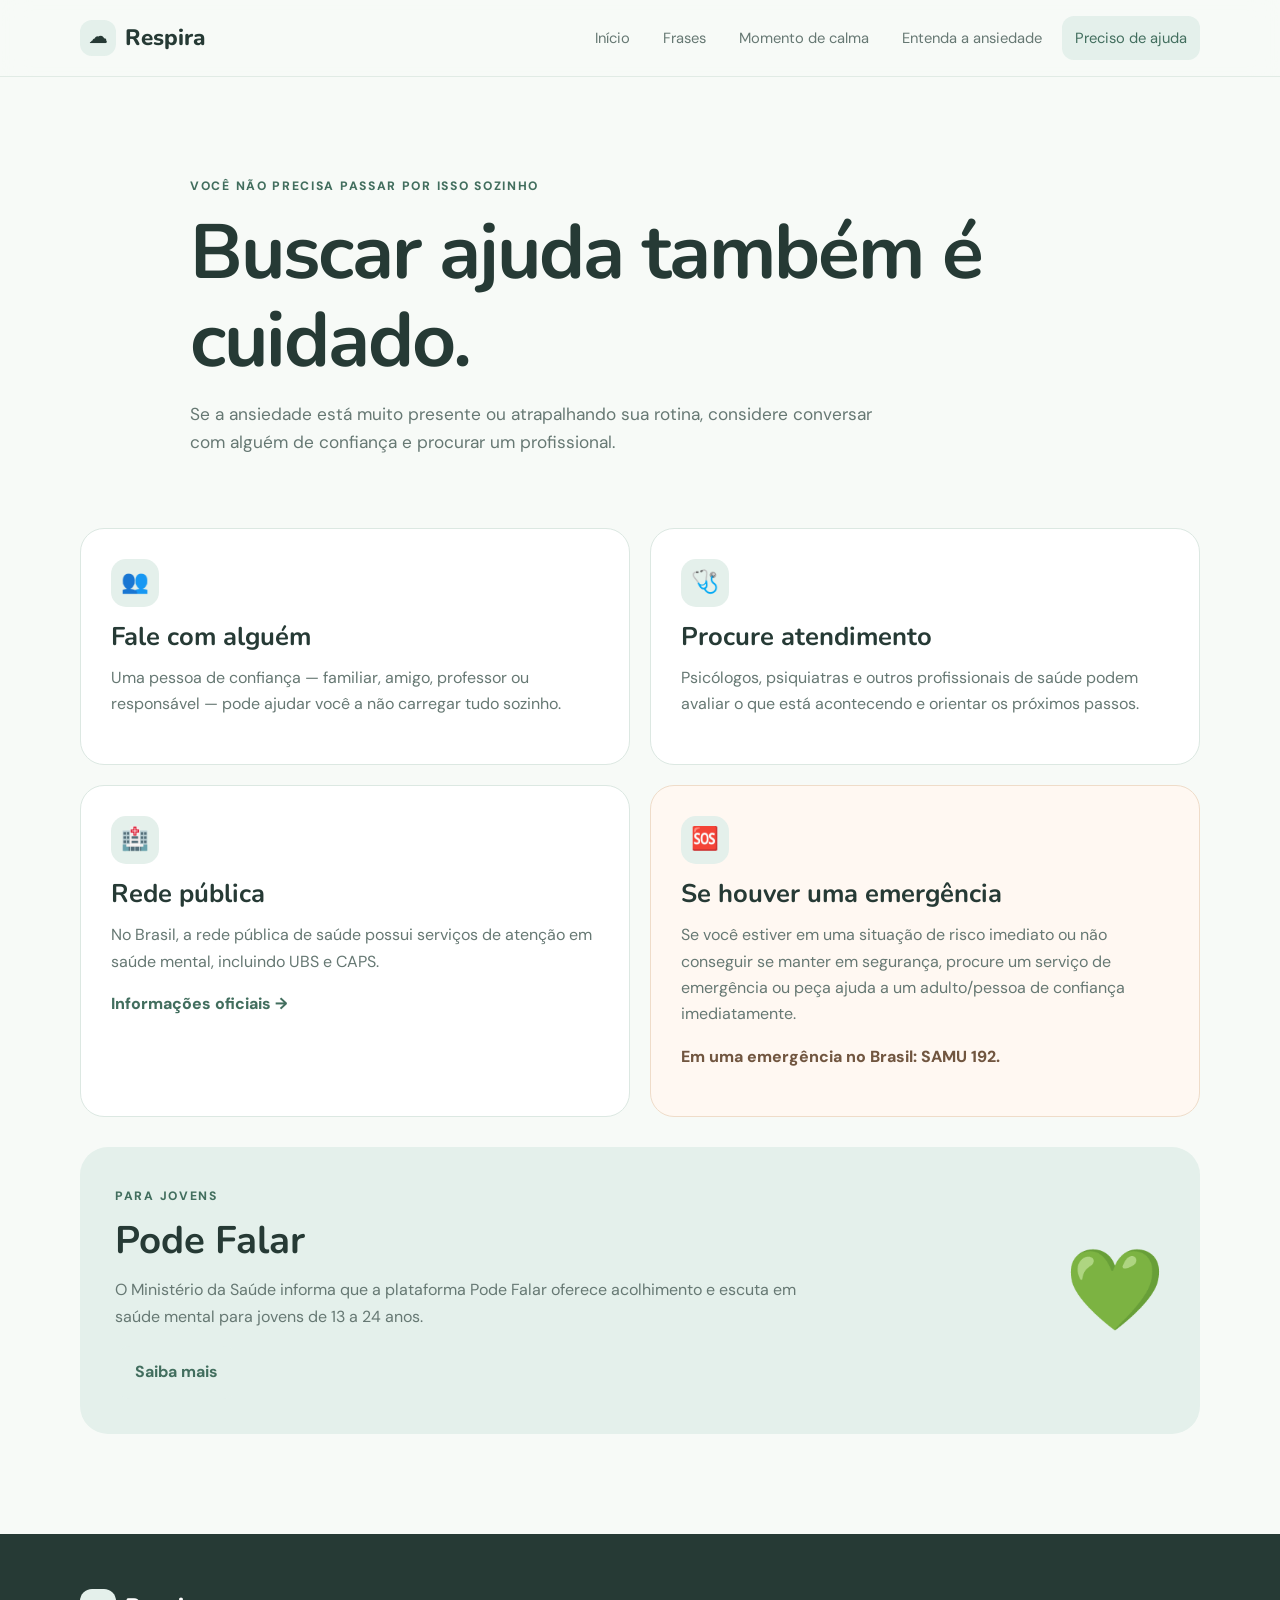
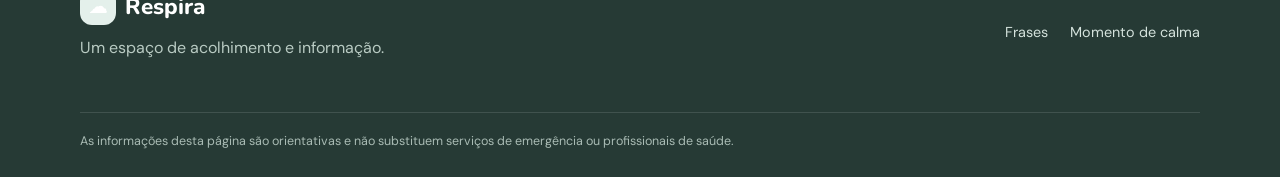
==== ajuda.html @ 77c2d44a "Add files via upload" ====
<!DOCTYPE html>
<html lang="pt-BR">
<head>
<meta charset="UTF-8"><meta name="viewport" content="width=device-width, initial-scale=1.0">
<meta name="description" content="Caminhos para buscar apoio em saúde mental.">
<title>Preciso de ajuda — Respira</title>
<link rel="preconnect" href="https://fonts.googleapis.com"><link rel="preconnect" href="https://fonts.gstatic.com" crossorigin>
<link href="https://fonts.googleapis.com/css2?family=DM+Sans:wght@400;500;600;700&family=Nunito:wght@600;700;800&display=swap" rel="stylesheet"><link rel="stylesheet" href="css/style.css">
</head>
<body>
<header class="site-header"><nav class="nav container" aria-label="Navegação principal"><a class="logo" href="index.html"><span class="logo-mark">☁</span> Respira</a><button class="menu-toggle" aria-label="Abrir menu" aria-expanded="false">☰</button><div class="nav-links"><a href="index.html">Início</a><a href="frases.html">Frases</a><a href="calma.html">Momento de calma</a><a href="sobre-ansiedade.html">Entenda a ansiedade</a><a class="nav-help active" href="ajuda.html">Preciso de ajuda</a></div></nav></header>
<main>
<section class="page-hero container"><span class="eyebrow">VOCÊ NÃO PRECISA PASSAR POR ISSO SOZINHO</span><h1>Buscar ajuda também é cuidado.</h1><p>Se a ansiedade está muito presente ou atrapalhando sua rotina, considere conversar com alguém de confiança e procurar um profissional.</p></section>
<section class="help-grid container">
<article class="help-card"><span class="feature-icon">👥</span><h2>Fale com alguém</h2><p>Uma pessoa de confiança — familiar, amigo, professor ou responsável — pode ajudar você a não carregar tudo sozinho.</p></article>
<article class="help-card"><span class="feature-icon">🩺</span><h2>Procure atendimento</h2><p>Psicólogos, psiquiatras e outros profissionais de saúde podem avaliar o que está acontecendo e orientar os próximos passos.</p></article>
<article class="help-card"><span class="feature-icon">🏥</span><h2>Rede pública</h2><p>No Brasil, a rede pública de saúde possui serviços de atenção em saúde mental, incluindo UBS e CAPS.</p><a class="card-link" href="https://www.gov.br/saude/pt-br/composicao/saes/desmad/raps/caps/caps/" target="_blank" rel="noopener">Informações oficiais →</a></article>
<article class="help-card help-emergency"><span class="feature-icon">🆘</span><h2>Se houver uma emergência</h2><p>Se você estiver em uma situação de risco imediato ou não conseguir se manter em segurança, procure um serviço de emergência ou peça ajuda a um adulto/pessoa de confiança imediatamente.</p><p class="strong">Em uma emergência no Brasil: SAMU 192.</p></article>
</section>
<section class="container youth-note"><div><span class="eyebrow">PARA JOVENS</span><h2>Pode Falar</h2><p>O Ministério da Saúde informa que a plataforma Pode Falar oferece acolhimento e escuta em saúde mental para jovens de 13 a 24 anos.</p><a class="btn btn-soft" href="https://www.gov.br/saude/pt-br/assuntos/noticias-ms/2026/julho/atendimento-em-saude-mental-para-jovens-esta-disponivel-em-plataforma-digital" target="_blank" rel="noopener">Saiba mais</a></div><span class="large-emoji">💚</span></section>
</main>
<footer class="footer"><div class="container footer-inner"><div><a class="logo" href="index.html"><span class="logo-mark">☁</span> Respira</a><p>Um espaço de acolhimento e informação.</p></div><div class="footer-links"><a href="frases.html">Frases</a><a href="calma.html">Momento de calma</a></div></div><div class="container disclaimer">As informações desta página são orientativas e não substituem serviços de emergência ou profissionais de saúde.</div></footer>
<script src="js/script.js"></script>
</body></html>
---- css/style.css ----
:root{
  --bg:#f7faf7;--surface:#fff;--text:#263a35;--muted:#667873;--primary:#5f8f7c;
  --primary-dark:#426e5e;--soft:#e4f0eb;--cream:#f6f0e5;--line:#dce8e2;
  --shadow:0 18px 50px rgba(57,91,79,.10);--radius:24px;
}
*{box-sizing:border-box}html{scroll-behavior:smooth}body{margin:0;background:var(--bg);color:var(--text);font-family:"DM Sans",sans-serif;line-height:1.65}
h1,h2,h3{font-family:Nunito,sans-serif;line-height:1.15;margin:0 0 14px}h1{font-size:clamp(2.6rem,6vw,5rem);letter-spacing:-2px}h2{font-size:clamp(1.8rem,3vw,2.5rem)}h3{font-size:1.25rem}p{color:var(--muted);margin:0 0 16px}
a{color:inherit;text-decoration:none}.container{width:min(1120px,calc(100% - 40px));margin:auto}.site-header{position:sticky;top:0;z-index:20;background:rgba(247,250,247,.9);backdrop-filter:blur(14px);border-bottom:1px solid rgba(220,232,226,.8)}
.nav{min-height:76px;display:flex;align-items:center;justify-content:space-between;gap:25px}.logo{font-family:Nunito,sans-serif;font-size:1.4rem;font-weight:800;display:flex;align-items:center;gap:9px}.logo-mark{display:inline-grid;place-items:center;width:36px;height:36px;border-radius:12px;background:var(--soft);font-size:1.1rem}
.nav-links{display:flex;align-items:center;gap:7px}.nav-links a{padding:10px 13px;border-radius:12px;font-size:.92rem;color:var(--muted)}.nav-links a:hover,.nav-links a.active{background:var(--soft);color:var(--primary-dark)}.nav-links .nav-help{background:var(--primary);color:white}.menu-toggle{display:none;border:0;background:var(--soft);border-radius:12px;padding:9px 12px;font-size:1.2rem;color:var(--primary-dark)}
.hero{min-height:610px;display:grid;grid-template-columns:1fr 1fr;align-items:center;gap:40px}.eyebrow{display:inline-block;color:var(--primary-dark);font-size:.76rem;font-weight:800;letter-spacing:1.7px;margin-bottom:13px}.hero h1 span{color:var(--primary)}.hero-copy>p{font-size:1.12rem;max-width:580px}.hero-actions{display:flex;gap:12px;flex-wrap:wrap;margin-top:28px}
.btn{border:0;border-radius:15px;padding:13px 20px;font-weight:700;font-family:inherit;display:inline-flex;align-items:center;justify-content:center;gap:9px;cursor:pointer;transition:.2s}.btn:hover{transform:translateY(-2px)}.btn-primary{background:var(--primary);color:#fff;box-shadow:0 10px 22px rgba(95,143,124,.22)}.btn-soft{background:var(--soft);color:var(--primary-dark)}
.hero-art{height:430px;border-radius:45% 55% 48% 52%;background:linear-gradient(145deg,#e8f2ed,#dcebe5);position:relative;overflow:hidden;box-shadow:var(--shadow)}.sun{width:120px;height:120px;border-radius:50%;background:#f5e5ba;position:absolute;right:18%;top:16%}.hill{position:absolute;border-radius:50% 50% 0 0}.hill-one{width:125%;height:60%;left:-10%;bottom:-20%;background:#9fc2b1}.hill-two{width:120%;height:52%;left:25%;bottom:-24%;background:#6f9e8b}.cloud{position:absolute;color:#fff;font-size:5rem;opacity:.75}.cloud-one{top:10%;left:12%}.cloud-two{top:34%;right:8%;font-size:3.5rem}.leaf{position:absolute;color:#4d7d6a;font-size:6rem;transform:rotate(-20deg);opacity:.35}.leaf-one{left:12%;bottom:12%}.leaf-two{right:25%;bottom:20%;transform:rotate(35deg)}
.quote-section{padding:90px 0;background:#edf5f1}.section-heading{margin-bottom:30px}.section-heading.centered{text-align:center}.section-heading p{max-width:620px}.centered p{margin-left:auto;margin-right:auto}.quote-card,.big-quote-card{background:#fff;border:1px solid var(--line);border-radius:var(--radius);box-shadow:var(--shadow);text-align:center;padding:45px 35px}.quote-card{max-width:780px;margin:auto}.quote-icon{display:block;font-family:Georgia,serif;font-size:5rem;color:#b6d2c5;height:65px;line-height:1}.quote-card p,.big-quote-card p{font-family:Nunito,sans-serif;font-size:clamp(1.4rem,3vw,2.1rem);font-weight:700;color:var(--text);margin:0 auto 20px;max-width:680px;transition:.15s}.fade{opacity:0}.text-button{border:0;background:none;color:var(--primary-dark);font-weight:800;cursor:pointer;font-family:inherit}.features{padding:100px 0}.feature-grid{display:grid;grid-template-columns:repeat(4,1fr);gap:16px}.feature-card{position:relative;background:var(--surface);border:1px solid var(--line);border-radius:22px;padding:26px;min-height:230px;transition:.25s}.feature-card:hover{transform:translateY(-5px);box-shadow:var(--shadow);border-color:#c5dbd1}.feature-icon{display:grid;place-items:center;width:48px;height:48px;background:var(--soft);border-radius:15px;font-size:1.4rem;margin-bottom:20px}.feature-card p{font-size:.93rem}.arrow{position:absolute;right:24px;bottom:22px;color:var(--primary);font-size:1.3rem}.feature-card-help{background:#fbf7ee;border-color:#eee2cb}
.gentle-note{display:flex;align-items:center;gap:20px;background:var(--cream);padding:25px 30px;border-radius:22px;margin-bottom:90px}.note-icon{font-size:2rem}.gentle-note h3{margin-bottom:3px}.gentle-note p{margin:0}
.footer{background:#263a35;color:#e8f1ed;padding:55px 0 25px}.footer .logo{color:#fff}.footer p{color:#b9cbc3;margin-top:9px}.footer-inner{display:flex;justify-content:space-between;gap:30px}.footer-links{display:flex;gap:22px;align-items:center}.footer-links a{color:#d4e2dc;font-size:.9rem}.disclaimer{border-top:1px solid rgba(255,255,255,.12);margin-top:35px;padding-top:18px;color:#a9bbb4;font-size:.78rem}
.page-hero{padding:95px 0 55px;max-width:900px}.page-hero p{font-size:1.08rem;max-width:700px}.phrase-area{padding-bottom:90px}.big-quote-card{padding:60px 35px}.quote-actions{display:flex;justify-content:center;gap:10px;flex-wrap:wrap}.big-quote-card small{display:block;color:var(--primary);margin-top:15px;height:20px}.phrase-tips{display:grid;grid-template-columns:1fr 1fr;gap:18px;margin-top:22px}.phrase-tips>div{background:var(--soft);border-radius:20px;padding:24px}.phrase-tips span{font-size:1.5rem}.phrase-tips h3{margin-top:8px}
.breathing{padding-bottom:70px}.breathing-card{display:grid;grid-template-columns:420px 1fr;gap:70px;align-items:center;background:#fff;border:1px solid var(--line);border-radius:30px;padding:55px;box-shadow:var(--shadow)}.breathing-circle{width:310px;height:310px;margin:auto;border-radius:50%;display:grid;place-items:center;background:var(--soft);box-shadow:inset 0 0 0 22px rgba(255,255,255,.6),0 0 0 1px var(--line);font-family:Nunito,sans-serif;font-size:1.7rem;font-weight:800;color:var(--primary-dark);transition:transform 4s ease,background .5s}.breathing-circle.inhale{transform:scale(1.16);background:#d9ebe3}.breathing-circle.hold{transform:scale(1.16);background:#e4efe9}.breathing-circle.exhale{transform:scale(1);background:#eaf3ef}.breathing-info p{max-width:550px}.grounding{padding-bottom:100px}.grounding-grid{display:grid;grid-template-columns:repeat(5,1fr);gap:12px}.grounding-grid>div{text-align:center;background:#fff;border:1px solid var(--line);padding:25px 15px;border-radius:18px}.grounding-grid strong{display:block;font:800 2.2rem Nunito;color:var(--primary)}
.content-section{padding-bottom:100px;display:grid;grid-template-columns:1fr 1fr;gap:20px}.content-card{background:#fff;border:1px solid var(--line);border-radius:24px;padding:30px}.content-card h2{font-size:1.6rem}.check-list p{margin:10px 0}.info-banner{grid-column:1/-1;background:var(--cream);border-radius:20px;padding:25px;color:#665b47}.info-banner strong{color:#4e493e}
.help-grid{display:grid;grid-template-columns:1fr 1fr;gap:20px;padding-bottom:30px}.help-card{background:#fff;border:1px solid var(--line);border-radius:24px;padding:30px}.help-card h2{font-size:1.6rem}.help-card .feature-icon{margin-bottom:15px}.card-link{font-weight:800;color:var(--primary-dark)}.help-emergency{background:#fff8f2;border-color:#efdcc9}.strong{font-weight:800;color:#715640}.youth-note{background:var(--soft);border-radius:28px;padding:35px;display:flex;justify-content:space-between;align-items:center;margin-bottom:100px}.youth-note p{max-width:700px}.large-emoji{font-size:5rem}
@media(max-width:900px){.nav-links{gap:2px}.nav-links a{padding:9px}.hero{grid-template-columns:1fr;padding-top:55px}.hero-art{height:330px}.feature-grid{grid-template-columns:1fr 1fr}.breathing-card{grid-template-columns:1fr;gap:35px;text-align:center}.breathing-circle{width:270px;height:270px}.breathing-info p{margin-left:auto;margin-right:auto}.grounding-grid{grid-template-columns:repeat(3,1fr)}}
@media(max-width:700px){.container{width:min(100% - 28px,1120px)}.nav{min-height:68px}.menu-toggle{display:block}.nav-links{display:none;position:absolute;top:68px;left:0;right:0;background:rgba(247,250,247,.98);padding:12px 14px 18px;flex-direction:column;align-items:stretch;border-bottom:1px solid var(--line);box-shadow:0 15px 25px rgba(40,70,60,.08)}.nav-links.open{display:flex}.nav-links a{padding:12px 14px}.hero{min-height:auto;padding:65px 0 70px}.hero-art{height:270px}.quote-section,.features{padding:70px 0}.feature-grid,.phrase-tips,.help-grid,.content-section{grid-template-columns:1fr}.grounding-grid{grid-template-columns:1fr 1fr}.info-banner{grid-column:auto}.footer-inner{flex-direction:column}.footer-links{flex-wrap:wrap}.page-hero{padding:65px 0 40px}.breathing-card{padding:30px 20px}.breathing-circle{width:230px;height:230px}.youth-note{margin-bottom:70px}.large-emoji{display:none}h1{letter-spacing:-1px}}
@media(prefers-reduced-motion:reduce){*{scroll-behavior:auto!important;transition:none!important}}
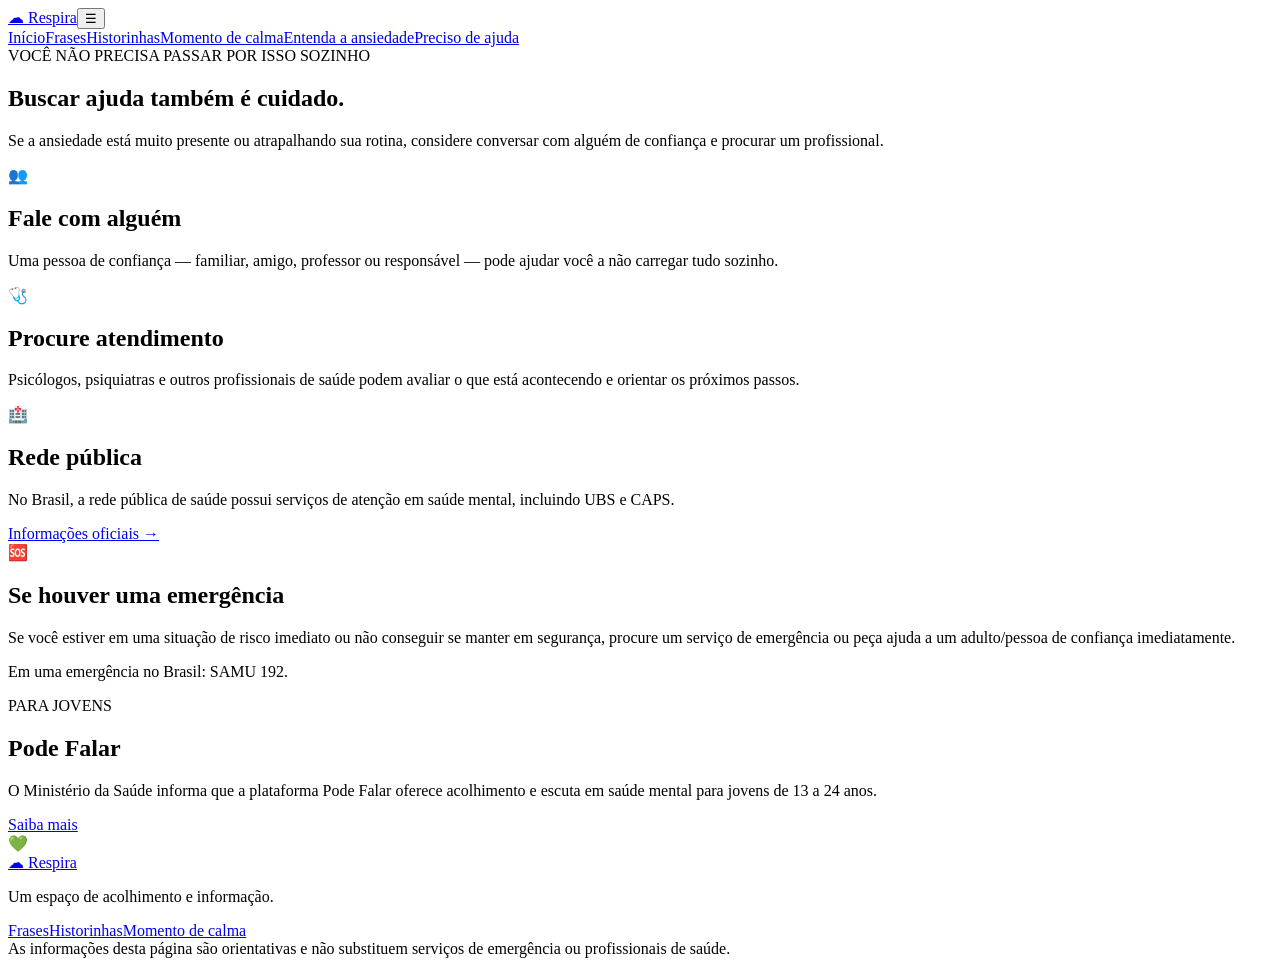
==== commit 05942294: "Add files via upload" ====
--- a/ajuda.html
+++ b/ajuda.html
@@ -8,7 +8,7 @@
 <link href="https://fonts.googleapis.com/css2?family=DM+Sans:wght@400;500;600;700&family=Nunito:wght@600;700;800&display=swap" rel="stylesheet"><link rel="stylesheet" href="css/style.css">
 </head>
 <body>
-<header class="site-header"><nav class="nav container" aria-label="Navegação principal"><a class="logo" href="index.html"><span class="logo-mark">☁</span> Respira</a><button class="menu-toggle" aria-label="Abrir menu" aria-expanded="false">☰</button><div class="nav-links"><a href="index.html">Início</a><a href="frases.html">Frases</a><a href="calma.html">Momento de calma</a><a href="sobre-ansiedade.html">Entenda a ansiedade</a><a class="nav-help active" href="ajuda.html">Preciso de ajuda</a></div></nav></header>
+<header class="site-header"><nav class="nav container" aria-label="Navegação principal"><a class="logo" href="index.html"><span class="logo-mark">☁</span> Respira</a><button class="menu-toggle" aria-label="Abrir menu" aria-expanded="false">☰</button><div class="nav-links"><a href="index.html">Início</a><a href="frases.html">Frases</a><a href="historinhas.html">Historinhas</a><a href="calma.html">Momento de calma</a><a href="sobre-ansiedade.html">Entenda a ansiedade</a><a class="nav-help active" href="ajuda.html">Preciso de ajuda</a></div></nav></header>
 <main>
 <section class="page-hero container"><span class="eyebrow">VOCÊ NÃO PRECISA PASSAR POR ISSO SOZINHO</span><h1>Buscar ajuda também é cuidado.</h1><p>Se a ansiedade está muito presente ou atrapalhando sua rotina, considere conversar com alguém de confiança e procurar um profissional.</p></section>
 <section class="help-grid container">
@@ -19,6 +19,6 @@
 </section>
 <section class="container youth-note"><div><span class="eyebrow">PARA JOVENS</span><h2>Pode Falar</h2><p>O Ministério da Saúde informa que a plataforma Pode Falar oferece acolhimento e escuta em saúde mental para jovens de 13 a 24 anos.</p><a class="btn btn-soft" href="https://www.gov.br/saude/pt-br/assuntos/noticias-ms/2026/julho/atendimento-em-saude-mental-para-jovens-esta-disponivel-em-plataforma-digital" target="_blank" rel="noopener">Saiba mais</a></div><span class="large-emoji">💚</span></section>
 </main>
-<footer class="footer"><div class="container footer-inner"><div><a class="logo" href="index.html"><span class="logo-mark">☁</span> Respira</a><p>Um espaço de acolhimento e informação.</p></div><div class="footer-links"><a href="frases.html">Frases</a><a href="calma.html">Momento de calma</a></div></div><div class="container disclaimer">As informações desta página são orientativas e não substituem serviços de emergência ou profissionais de saúde.</div></footer>
+<footer class="footer"><div class="container footer-inner"><div><a class="logo" href="index.html"><span class="logo-mark">☁</span> Respira</a><p>Um espaço de acolhimento e informação.</p></div><div class="footer-links"><a href="frases.html">Frases</a><a href="historinhas.html">Historinhas</a><a href="calma.html">Momento de calma</a></div></div><div class="container disclaimer">As informações desta página são orientativas e não substituem serviços de emergência ou profissionais de saúde.</div></footer>
 <script src="js/script.js"></script>
 </body></html>
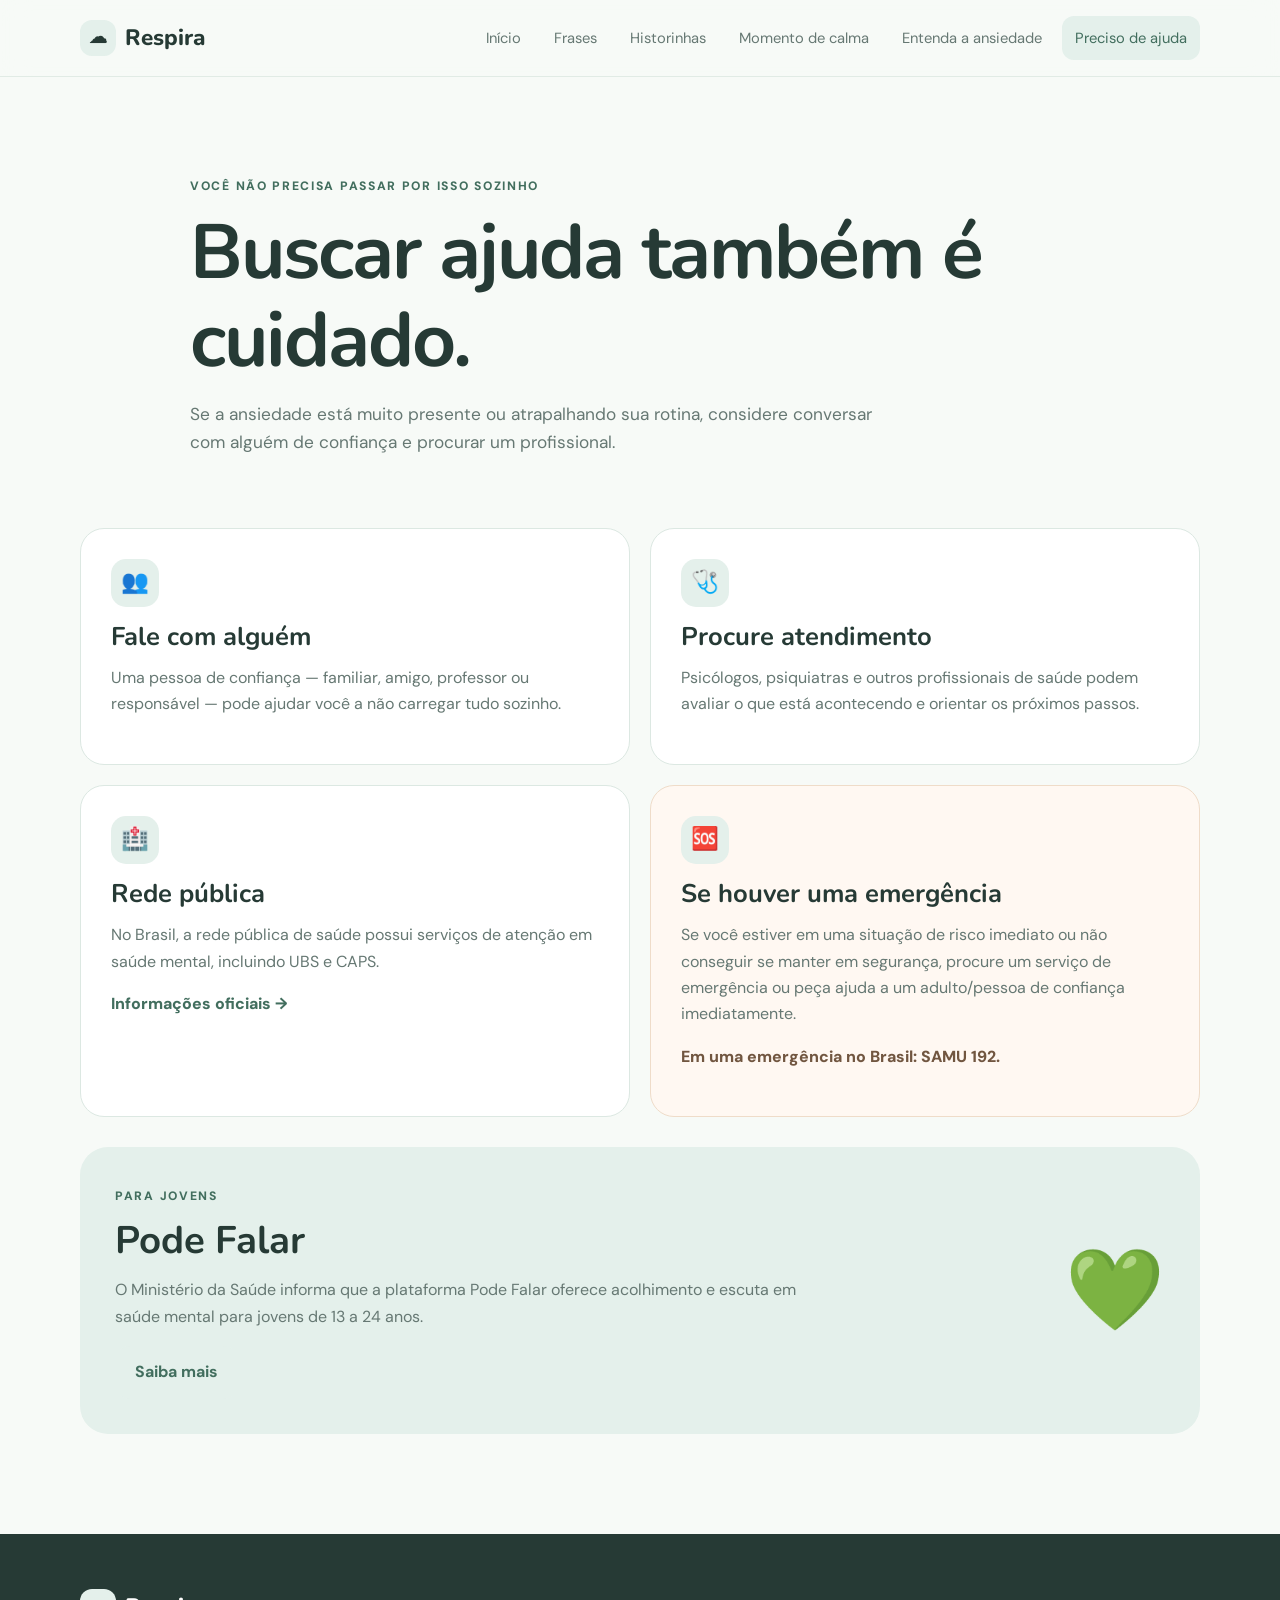
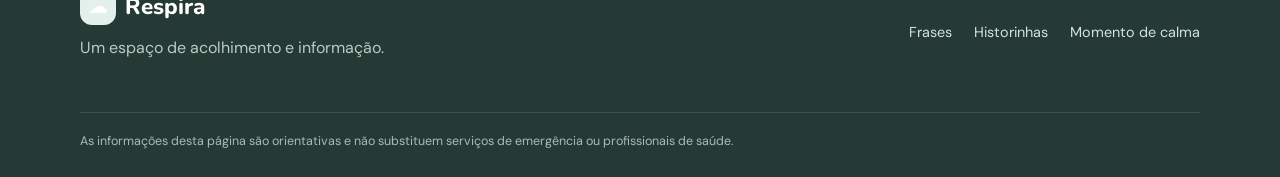
==== commit 5c9afdcf: "Add files via upload" ====
--- a/ajuda.html
+++ b/ajuda.html
@@ -5,7 +5,7 @@
 <meta name="description" content="Caminhos para buscar apoio em saúde mental.">
 <title>Preciso de ajuda — Respira</title>
 <link rel="preconnect" href="https://fonts.googleapis.com"><link rel="preconnect" href="https://fonts.gstatic.com" crossorigin>
-<link href="https://fonts.googleapis.com/css2?family=DM+Sans:wght@400;500;600;700&family=Nunito:wght@600;700;800&display=swap" rel="stylesheet"><link rel="stylesheet" href="css/style.css">
+<link href="https://fonts.googleapis.com/css2?family=DM+Sans:wght@400;500;600;700&family=Nunito:wght@600;700;800&display=swap" rel="stylesheet"><link rel="stylesheet" href="style.css">
 </head>
 <body>
 <header class="site-header"><nav class="nav container" aria-label="Navegação principal"><a class="logo" href="index.html"><span class="logo-mark">☁</span> Respira</a><button class="menu-toggle" aria-label="Abrir menu" aria-expanded="false">☰</button><div class="nav-links"><a href="index.html">Início</a><a href="frases.html">Frases</a><a href="historinhas.html">Historinhas</a><a href="calma.html">Momento de calma</a><a href="sobre-ansiedade.html">Entenda a ansiedade</a><a class="nav-help active" href="ajuda.html">Preciso de ajuda</a></div></nav></header>
@@ -20,5 +20,5 @@
 <section class="container youth-note"><div><span class="eyebrow">PARA JOVENS</span><h2>Pode Falar</h2><p>O Ministério da Saúde informa que a plataforma Pode Falar oferece acolhimento e escuta em saúde mental para jovens de 13 a 24 anos.</p><a class="btn btn-soft" href="https://www.gov.br/saude/pt-br/assuntos/noticias-ms/2026/julho/atendimento-em-saude-mental-para-jovens-esta-disponivel-em-plataforma-digital" target="_blank" rel="noopener">Saiba mais</a></div><span class="large-emoji">💚</span></section>
 </main>
 <footer class="footer"><div class="container footer-inner"><div><a class="logo" href="index.html"><span class="logo-mark">☁</span> Respira</a><p>Um espaço de acolhimento e informação.</p></div><div class="footer-links"><a href="frases.html">Frases</a><a href="historinhas.html">Historinhas</a><a href="calma.html">Momento de calma</a></div></div><div class="container disclaimer">As informações desta página são orientativas e não substituem serviços de emergência ou profissionais de saúde.</div></footer>
-<script src="js/script.js"></script>
+<script src="script.js"></script>
 </body></html>
--- a/style.css
+++ b/style.css
@@ -0,0 +1,40 @@
+:root{
+  --bg:#f7faf7;--surface:#fff;--text:#263a35;--muted:#667873;--primary:#5f8f7c;
+  --primary-dark:#426e5e;--soft:#e4f0eb;--cream:#f6f0e5;--line:#dce8e2;
+  --shadow:0 18px 50px rgba(57,91,79,.10);--radius:24px;
+}
+*{box-sizing:border-box}html{scroll-behavior:smooth}body{margin:0;background:var(--bg);color:var(--text);font-family:"DM Sans",sans-serif;line-height:1.65}
+h1,h2,h3{font-family:Nunito,sans-serif;line-height:1.15;margin:0 0 14px}h1{font-size:clamp(2.6rem,6vw,5rem);letter-spacing:-2px}h2{font-size:clamp(1.8rem,3vw,2.5rem)}h3{font-size:1.25rem}p{color:var(--muted);margin:0 0 16px}
+a{color:inherit;text-decoration:none}.container{width:min(1120px,calc(100% - 40px));margin:auto}.site-header{position:sticky;top:0;z-index:20;background:rgba(247,250,247,.9);backdrop-filter:blur(14px);border-bottom:1px solid rgba(220,232,226,.8)}
+.nav{min-height:76px;display:flex;align-items:center;justify-content:space-between;gap:25px}.logo{font-family:Nunito,sans-serif;font-size:1.4rem;font-weight:800;display:flex;align-items:center;gap:9px}.logo-mark{display:inline-grid;place-items:center;width:36px;height:36px;border-radius:12px;background:var(--soft);font-size:1.1rem}
+.nav-links{display:flex;align-items:center;gap:7px}.nav-links a{padding:10px 13px;border-radius:12px;font-size:.92rem;color:var(--muted)}.nav-links a:hover,.nav-links a.active{background:var(--soft);color:var(--primary-dark)}.nav-links .nav-help{background:var(--primary);color:white}.menu-toggle{display:none;border:0;background:var(--soft);border-radius:12px;padding:9px 12px;font-size:1.2rem;color:var(--primary-dark)}
+.hero{min-height:610px;display:grid;grid-template-columns:1fr 1fr;align-items:center;gap:40px}.eyebrow{display:inline-block;color:var(--primary-dark);font-size:.76rem;font-weight:800;letter-spacing:1.7px;margin-bottom:13px}.hero h1 span{color:var(--primary)}.hero-copy>p{font-size:1.12rem;max-width:580px}.hero-actions{display:flex;gap:12px;flex-wrap:wrap;margin-top:28px}
+.btn{border:0;border-radius:15px;padding:13px 20px;font-weight:700;font-family:inherit;display:inline-flex;align-items:center;justify-content:center;gap:9px;cursor:pointer;transition:.2s}.btn:hover{transform:translateY(-2px)}.btn-primary{background:var(--primary);color:#fff;box-shadow:0 10px 22px rgba(95,143,124,.22)}.btn-soft{background:var(--soft);color:var(--primary-dark)}
+.hero-art{height:430px;border-radius:45% 55% 48% 52%;background:linear-gradient(145deg,#e8f2ed,#dcebe5);position:relative;overflow:hidden;box-shadow:var(--shadow)}.sun{width:120px;height:120px;border-radius:50%;background:#f5e5ba;position:absolute;right:18%;top:16%}.hill{position:absolute;border-radius:50% 50% 0 0}.hill-one{width:125%;height:60%;left:-10%;bottom:-20%;background:#9fc2b1}.hill-two{width:120%;height:52%;left:25%;bottom:-24%;background:#6f9e8b}.cloud{position:absolute;color:#fff;font-size:5rem;opacity:.75}.cloud-one{top:10%;left:12%}.cloud-two{top:34%;right:8%;font-size:3.5rem}.leaf{position:absolute;color:#4d7d6a;font-size:6rem;transform:rotate(-20deg);opacity:.35}.leaf-one{left:12%;bottom:12%}.leaf-two{right:25%;bottom:20%;transform:rotate(35deg)}
+.quote-section{padding:90px 0;background:#edf5f1}.section-heading{margin-bottom:30px}.section-heading.centered{text-align:center}.section-heading p{max-width:620px}.centered p{margin-left:auto;margin-right:auto}.quote-card,.big-quote-card{background:#fff;border:1px solid var(--line);border-radius:var(--radius);box-shadow:var(--shadow);text-align:center;padding:45px 35px}.quote-card{max-width:780px;margin:auto}.quote-icon{display:block;font-family:Georgia,serif;font-size:5rem;color:#b6d2c5;height:65px;line-height:1}.quote-card p,.big-quote-card p{font-family:Nunito,sans-serif;font-size:clamp(1.4rem,3vw,2.1rem);font-weight:700;color:var(--text);margin:0 auto 20px;max-width:680px;transition:.15s}.fade{opacity:0}.text-button{border:0;background:none;color:var(--primary-dark);font-weight:800;cursor:pointer;font-family:inherit}.features{padding:100px 0}.feature-grid{display:grid;grid-template-columns:repeat(4,1fr);gap:16px}.feature-card{position:relative;background:var(--surface);border:1px solid var(--line);border-radius:22px;padding:26px;min-height:230px;transition:.25s}.feature-card:hover{transform:translateY(-5px);box-shadow:var(--shadow);border-color:#c5dbd1}.feature-icon{display:grid;place-items:center;width:48px;height:48px;background:var(--soft);border-radius:15px;font-size:1.4rem;margin-bottom:20px}.feature-card p{font-size:.93rem}.arrow{position:absolute;right:24px;bottom:22px;color:var(--primary);font-size:1.3rem}.feature-card-help{background:#fbf7ee;border-color:#eee2cb}
+.gentle-note{display:flex;align-items:center;gap:20px;background:var(--cream);padding:25px 30px;border-radius:22px;margin-bottom:90px}.note-icon{font-size:2rem}.gentle-note h3{margin-bottom:3px}.gentle-note p{margin:0}
+.footer{background:#263a35;color:#e8f1ed;padding:55px 0 25px}.footer .logo{color:#fff}.footer p{color:#b9cbc3;margin-top:9px}.footer-inner{display:flex;justify-content:space-between;gap:30px}.footer-links{display:flex;gap:22px;align-items:center}.footer-links a{color:#d4e2dc;font-size:.9rem}.disclaimer{border-top:1px solid rgba(255,255,255,.12);margin-top:35px;padding-top:18px;color:#a9bbb4;font-size:.78rem}
+.page-hero{padding:95px 0 55px;max-width:900px}.page-hero p{font-size:1.08rem;max-width:700px}.phrase-area{padding-bottom:90px}.big-quote-card{padding:60px 35px}.quote-actions{display:flex;justify-content:center;gap:10px;flex-wrap:wrap}.big-quote-card small{display:block;color:var(--primary);margin-top:15px;height:20px}.phrase-tips{display:grid;grid-template-columns:1fr 1fr;gap:18px;margin-top:22px}.phrase-tips>div{background:var(--soft);border-radius:20px;padding:24px}.phrase-tips span{font-size:1.5rem}.phrase-tips h3{margin-top:8px}
+.breathing{padding-bottom:70px}.breathing-card{display:grid;grid-template-columns:420px 1fr;gap:70px;align-items:center;background:#fff;border:1px solid var(--line);border-radius:30px;padding:55px;box-shadow:var(--shadow)}.breathing-circle{width:310px;height:310px;margin:auto;border-radius:50%;display:grid;place-items:center;background:var(--soft);box-shadow:inset 0 0 0 22px rgba(255,255,255,.6),0 0 0 1px var(--line);font-family:Nunito,sans-serif;font-size:1.7rem;font-weight:800;color:var(--primary-dark);transition:transform 4s ease,background .5s}.breathing-circle.inhale{transform:scale(1.16);background:#d9ebe3}.breathing-circle.hold{transform:scale(1.16);background:#e4efe9}.breathing-circle.exhale{transform:scale(1);background:#eaf3ef}.breathing-info p{max-width:550px}.grounding{padding-bottom:100px}.grounding-grid{display:grid;grid-template-columns:repeat(5,1fr);gap:12px}.grounding-grid>div{text-align:center;background:#fff;border:1px solid var(--line);padding:25px 15px;border-radius:18px}.grounding-grid strong{display:block;font:800 2.2rem Nunito;color:var(--primary)}
+.content-section{padding-bottom:100px;display:grid;grid-template-columns:1fr 1fr;gap:20px}.content-card{background:#fff;border:1px solid var(--line);border-radius:24px;padding:30px}.content-card h2{font-size:1.6rem}.check-list p{margin:10px 0}.info-banner{grid-column:1/-1;background:var(--cream);border-radius:20px;padding:25px;color:#665b47}.info-banner strong{color:#4e493e}
+.help-grid{display:grid;grid-template-columns:1fr 1fr;gap:20px;padding-bottom:30px}.help-card{background:#fff;border:1px solid var(--line);border-radius:24px;padding:30px}.help-card h2{font-size:1.6rem}.help-card .feature-icon{margin-bottom:15px}.card-link{font-weight:800;color:var(--primary-dark)}.help-emergency{background:#fff8f2;border-color:#efdcc9}.strong{font-weight:800;color:#715640}.youth-note{background:var(--soft);border-radius:28px;padding:35px;display:flex;justify-content:space-between;align-items:center;margin-bottom:100px}.youth-note p{max-width:700px}.large-emoji{font-size:5rem}
+@media(max-width:900px){.nav-links{gap:2px}.nav-links a{padding:9px}.hero{grid-template-columns:1fr;padding-top:55px}.hero-art{height:330px}.feature-grid{grid-template-columns:1fr 1fr}.breathing-card{grid-template-columns:1fr;gap:35px;text-align:center}.breathing-circle{width:270px;height:270px}.breathing-info p{margin-left:auto;margin-right:auto}.grounding-grid{grid-template-columns:repeat(3,1fr)}}
+@media(max-width:700px){.container{width:min(100% - 28px,1120px)}.nav{min-height:68px}.menu-toggle{display:block}.nav-links{display:none;position:absolute;top:68px;left:0;right:0;background:rgba(247,250,247,.98);padding:12px 14px 18px;flex-direction:column;align-items:stretch;border-bottom:1px solid var(--line);box-shadow:0 15px 25px rgba(40,70,60,.08)}.nav-links.open{display:flex}.nav-links a{padding:12px 14px}.hero{min-height:auto;padding:65px 0 70px}.hero-art{height:270px}.quote-section,.features{padding:70px 0}.feature-grid,.phrase-tips,.help-grid,.content-section{grid-template-columns:1fr}.grounding-grid{grid-template-columns:1fr 1fr}.info-banner{grid-column:auto}.footer-inner{flex-direction:column}.footer-links{flex-wrap:wrap}.page-hero{padding:65px 0 40px}.breathing-card{padding:30px 20px}.breathing-circle{width:230px;height:230px}.youth-note{margin-bottom:70px}.large-emoji{display:none}h1{letter-spacing:-1px}}
+@media(prefers-reduced-motion:reduce){*{scroll-behavior:auto!important;transition:none!important}}
+
+/* Historinhas e dicas adicionais */
+.stories-area{display:grid;grid-template-columns:1fr 1fr;gap:20px;padding-bottom:55px}
+.story-card,.tip-card{background:#fff;border:1px solid var(--line);border-radius:24px;padding:30px;box-shadow:0 10px 30px rgba(57,91,79,.05)}
+.story-emoji{display:block;font-size:2rem;margin-bottom:12px}
+.story-card h2{font-size:1.7rem;margin-bottom:14px}
+.story-reflection{margin-top:18px;padding:16px 18px;border-radius:16px;background:var(--soft);color:var(--primary-dark)}
+.story-reflection strong{display:block;margin-bottom:4px}
+.story-ending{padding:25px 0 95px}
+.extra-tips{padding-bottom:95px}
+.extra-tips-grid{display:grid;grid-template-columns:repeat(3,1fr);gap:16px;margin-bottom:22px}
+.tip-card h3{margin-bottom:10px}
+.tip-card p{margin:0}
+@media(max-width:800px){.stories-area{grid-template-columns:1fr}.extra-tips-grid{grid-template-columns:1fr 1fr}}
+@media(max-width:600px){.extra-tips-grid{grid-template-columns:1fr}.story-card,.tip-card{padding:24px}}
+
+@media(min-width:901px){.feature-grid{grid-template-columns:repeat(5,1fr)}}
